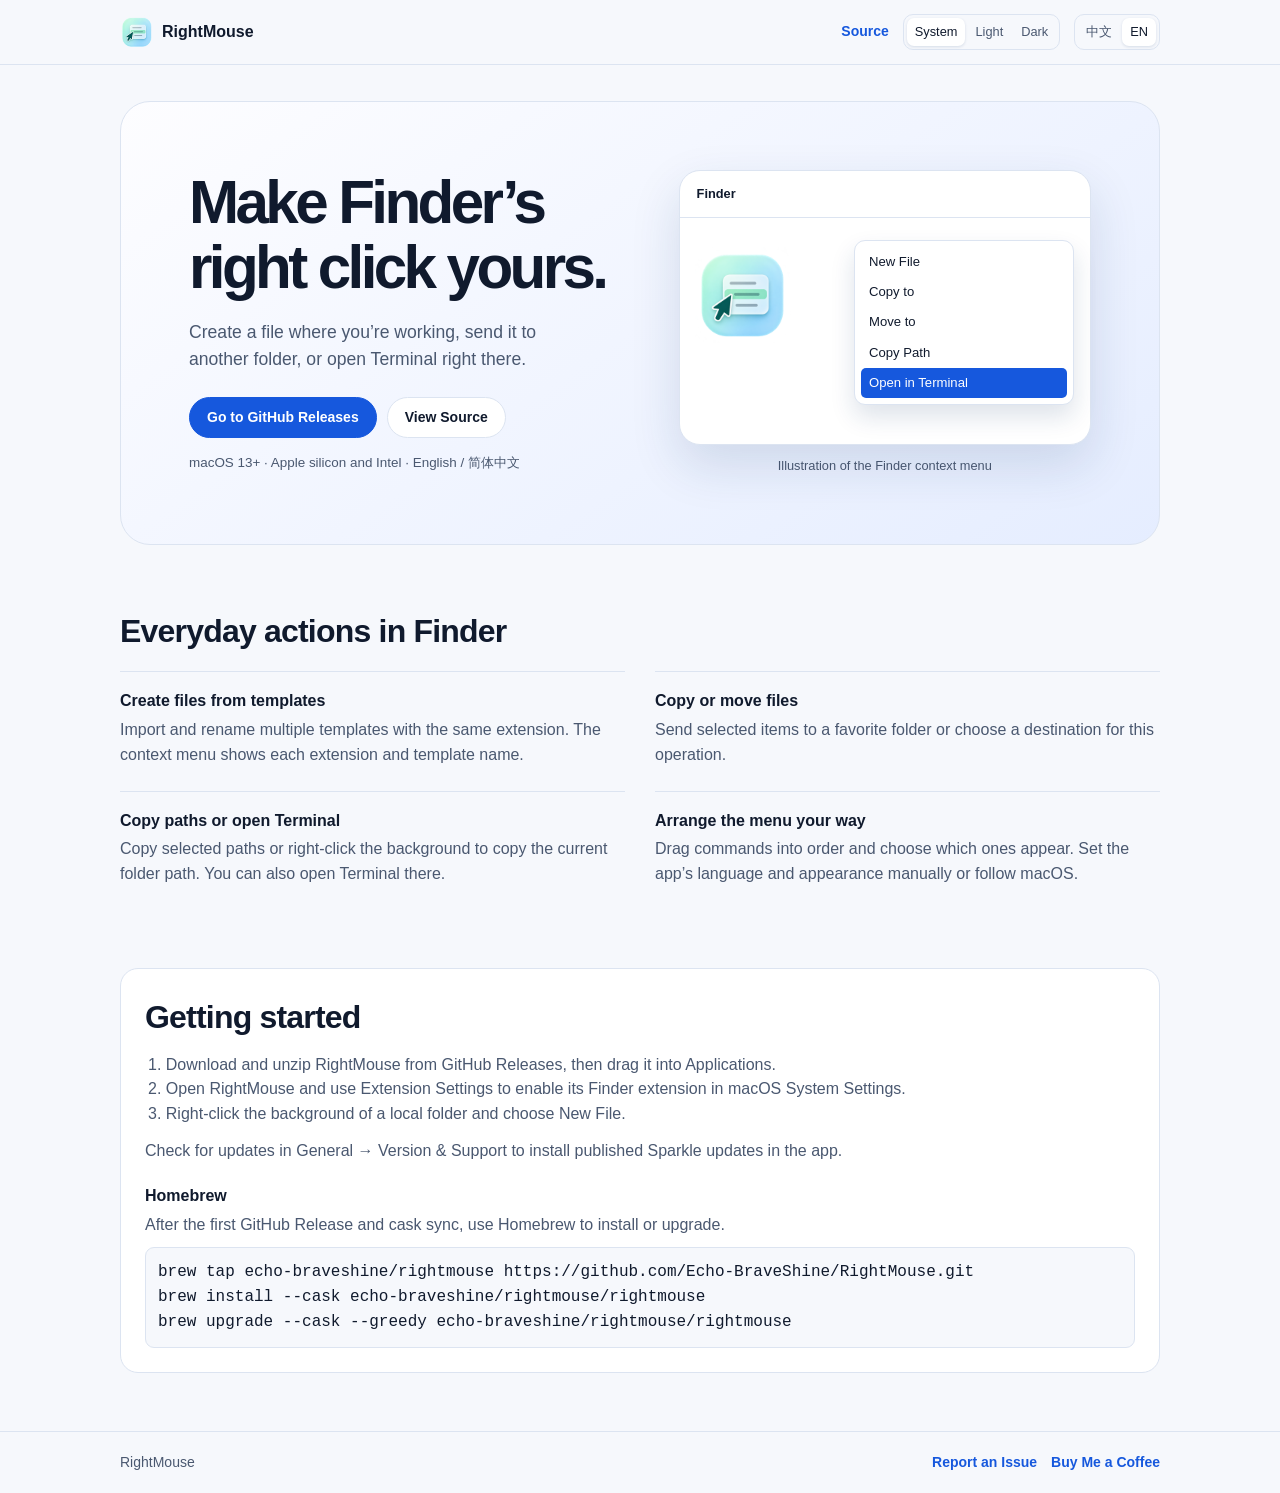
==== website/en.html @ c336ce6f "初始化项目" ====
<!doctype html>
<html lang="en">
<head>
  <meta charset="utf-8">
  <meta name="viewport" content="width=device-width, initial-scale=1">
  <meta name="description" content="Create a file where you’re working, send it to another folder, or open Terminal right there.">
  <title>RightMouse · Make Finder’s right click yours.</title>
  <link rel="icon" href="assets/rightmouse.png" type="image/png">
  <script src="appearance.js"></script>
  <link rel="stylesheet" href="styles.css">
</head>
<body>
  <header>
    <div class="container bar">
      <a class="brand" href="./"><img src="assets/rightmouse.png" alt="">RightMouse</a>
      <nav>
        <a href="https://github.com/Echo-BraveShine/RightMouse">Source</a>
        <div class="theme-switch" role="group" aria-label="Appearance" hidden>
          <button type="button" data-theme-choice="system" aria-pressed="true">System</button>
          <button type="button" data-theme-choice="light" aria-pressed="false">Light</button>
          <button type="button" data-theme-choice="dark" aria-pressed="false">Dark</button>
        </div>
        <div class="language-switch" role="group" aria-label="Language">
          <a href="./" lang="zh-CN" hreflang="zh-CN">中文</a>
          <a href="en.html" lang="en" hreflang="en" aria-current="page">EN</a>
        </div>
      </nav>
    </div>
  </header>
  <main class="container">
    <section class="hero">
      <div>
        <h1>Make Finder’s<br>right click yours.</h1>
        <p class="lede">Create a file where you’re working, send it to another folder, or open Terminal right there.</p>
        <div class="actions">
          <a class="button primary" href="https://github.com/Echo-BraveShine/RightMouse/releases">Go to GitHub Releases</a>
          <a class="button" href="https://github.com/Echo-BraveShine/RightMouse">View Source</a>
        </div>
        <small class="requirements">macOS 13+ · Apple silicon and Intel · English / 简体中文</small>
      </div>
      <figure class="preview">
        <div class="preview-window">
          <div class="preview-title">Finder</div>
          <img class="preview-icon" src="assets/rightmouse.png" alt="">
          <ul class="preview-menu">
                <li>New File</li>
                <li>Copy to</li>
                <li>Move to</li>
                <li>Copy Path</li>
                <li class=selected>Open in Terminal</li>
          </ul>
        </div>
        <figcaption>Illustration of the Finder context menu</figcaption>
      </figure>
    </section>
    <section>
      <h2>Everyday actions in Finder</h2>
      <div class="features">
          <article><h3>Create files from templates</h3><p>Import and rename multiple templates with the same extension. The context menu shows each extension and template name.</p></article>
          <article><h3>Copy or move files</h3><p>Send selected items to a favorite folder or choose a destination for this operation.</p></article>
          <article><h3>Copy paths or open Terminal</h3><p>Copy selected paths or right-click the background to copy the current folder path. You can also open Terminal there.</p></article>
          <article><h3>Arrange the menu your way</h3><p>Drag commands into order and choose which ones appear. Set the app’s language and appearance manually or follow macOS.</p></article>
      </div>
    </section>
    <section class="setup">
      <h2>Getting started</h2>
      <ol>
          <li>Download and unzip RightMouse from GitHub Releases, then drag it into Applications.</li>
          <li>Open RightMouse and use Extension Settings to enable its Finder extension in macOS System Settings.</li>
          <li>Right-click the background of a local folder and choose New File.</li>
      </ol>
      <p class="update-note">Check for updates in General → Version & Support to install published Sparkle updates in the app.</p>
      <h3>Homebrew</h3>
      <p>After the first GitHub Release and cask sync, use Homebrew to install or upgrade.</p>
      <pre><code>brew tap echo-braveshine/rightmouse https://github.com/Echo-BraveShine/RightMouse.git
brew install --cask echo-braveshine/rightmouse/rightmouse
brew upgrade --cask --greedy echo-braveshine/rightmouse/rightmouse</code></pre>
    </section>
  </main>
  <footer>
    <div class="container bar">
      <span>RightMouse</span>
      <nav>
        <a href="https://github.com/Echo-BraveShine/RightMouse/issues">Report an Issue</a>
        <a href="https://buymeacoffee.com/1239383708p">Buy Me a Coffee</a>
      </nav>
    </div>
  </footer>
</body>
</html>
---- website/styles.css ----
:root {
  color-scheme: light dark;
  --background: #f6f8fc;
  --surface: #fff;
  --ink: #101a2d;
  --secondary: #4a5870;
  --line: #dce4f1;
  --accent: #1658dd;
  --hero-start: #fdfdff;
  --hero-end: #e5edff;
  --shadow: #16366824;
  font: 16px/1.55 -apple-system, BlinkMacSystemFont, "Helvetica Neue", sans-serif;
}

:root[data-theme="light"] { color-scheme: light; }
:root[data-theme="dark"] {
  color-scheme: dark;
  --background: #0b111d;
  --surface: #131e31;
  --ink: #f2f6ff;
  --secondary: #b3c0d8;
  --line: #2b3953;
  --accent: #9abaff;
  --hero-start: #142038;
  --hero-end: #182d54;
  --shadow: #0006;
}
@media (prefers-color-scheme: dark) {
  :root:not([data-theme]) {
    color-scheme: dark;
    --background: #0b111d;
    --surface: #131e31;
    --ink: #f2f6ff;
    --secondary: #b3c0d8;
    --line: #2b3953;
    --accent: #9abaff;
    --hero-start: #142038;
    --hero-end: #182d54;
    --shadow: #0006;
  }
}

* { box-sizing: border-box; }
body { margin: 0; background: var(--background); color: var(--ink); }
a { color: var(--accent); text-underline-offset: .22em; }
a:focus-visible { outline: 3px solid var(--accent); outline-offset: 4px; }
.container { max-width: 1160px; margin-inline: auto; padding-inline: clamp(20px, 5vw, 60px); }
header, footer { border-block-end: 1px solid var(--line); }
.bar, .brand, nav { display: flex; align-items: center; gap: 18px; }
.bar { justify-content: space-between; flex-wrap: wrap; padding-block: 14px; }
.brand { gap: 8px; color: var(--ink); font-weight: 700; text-decoration: none; }
.brand img { display: block; width: 34px; height: 34px; }
nav a { text-decoration: none; font-size: .875rem; font-weight: 600; }
.hero { display: grid; grid-template-columns: 1.1fr 1fr; gap: 36px; align-items: center; margin-block: 36px 62px; padding: clamp(26px, 5.5vw, 68px); border: 1px solid var(--line); border-radius: 30px; background: linear-gradient(145deg, var(--hero-start), var(--hero-end)); }
h1, h2, h3, p { margin: 0; }
h1 { font-size: clamp(2.35rem, 4.7vw, 4.3rem); line-height: 1.08; letter-spacing: -.06em; }
h1:lang(zh-CN) { letter-spacing: -.04em; }
h2 { font-size: clamp(1.45rem, 3vw, 2rem); letter-spacing: -.025em; }
.lede { margin-block: 18px 23px; max-width: 37ch; color: var(--secondary); font-size: 1.1rem; }
.actions { display: flex; flex-wrap: wrap; gap: 10px; }
.button { display: inline-block; border: 1px solid var(--line); border-radius: 999px; padding: 9px 17px; background: var(--surface); color: var(--ink); font-weight: 650; font-size: .875rem; text-decoration: none; }
.button.primary { background: #1658dd; border-color: #1658dd; color: white; }
.requirements { display: block; margin-top: 15px; color: var(--secondary); font-size: .84rem; }
.preview { margin: 0; }
.preview-window { position: relative; min-height: 275px; border-radius: 21px; border: 1px solid var(--line); background: var(--surface); box-shadow: 0 20px 50px var(--shadow); }
.preview-title { border-bottom: 1px solid var(--line); padding: 13px 17px; font-size: .8rem; font-weight: 650; }
.preview-icon { position: absolute; width: 96px; left: 15px; top: 76px; }
.preview-menu { position: relative; margin: 22px 16px 21px auto; width: min(64%, 220px); padding: 6px; background: var(--surface); border: 1px solid var(--line); border-radius: 11px; box-shadow: 0 12px 25px var(--shadow); list-style: none; font-size: .82rem; }
.preview-menu li { padding: 5px 8px; border-radius: 5px; }
.preview-menu .selected { background: #1658dd; color: #fff; }
figcaption { margin-top: 11px; color: var(--secondary); text-align: center; font-size: .8rem; }
section { margin-block: 0 58px; }
.features { display: grid; grid-template-columns: repeat(2, minmax(0, 1fr)); gap: 0 30px; margin-top: 15px; }
.features article { border-top: 1px solid var(--line); padding-block: 17px 23px; }
h3 { font-size: 1rem; margin-bottom: 4px; }
.features p, .setup p, .setup li { color: var(--secondary); }
.setup { padding: 24px; background: var(--surface); border: 1px solid var(--line); border-radius: 18px; }
.setup ol { margin-block: 10px 0; padding-inline-start: 1.3rem; }
footer { border-block-start: 1px solid var(--line); border-block-end: none; color: var(--secondary); font-size: .875rem; }
footer .bar { padding-block: 20px; }

@media (max-width: 800px) {
  .hero { grid-template-columns: 1fr; }
  .preview { max-width: 470px; width: 100%; }
}

@media (max-width: 520px) {
  .hero { margin-top: 23px; gap: 26px; }
  .features { grid-template-columns: 1fr; }
  .preview-icon { width: 66px; left: 9px; }
  .preview-menu { margin-right: 9px; }
}

.theme-switch, .language-switch {
  display: inline-flex;
  align-items: center;
  gap: 2px;
  padding: 3px;
  border: 1px solid var(--line);
  border-radius: 10px;
}
.theme-switch[hidden] { display: none; }
.theme-switch button, .language-switch a {
  border: 0;
  border-radius: 7px;
  padding: 4px 8px;
  font: inherit;
  font-size: .8rem;
  color: var(--secondary);
  background: transparent;
  cursor: pointer;
}
.theme-switch button[aria-pressed="true"], .language-switch a[aria-current="page"] {
  color: var(--ink);
  background: var(--surface);
  box-shadow: 0 1px 3px var(--shadow);
}
.theme-switch button:focus-visible { outline: 2px solid var(--accent); outline-offset: 2px; }
.bar nav { flex-wrap: wrap; gap: 8px 14px; }
.setup h3 { margin-top: 20px; }
.setup pre {
  margin: 10px 0 0;
  padding: 12px;
  overflow-x: auto;
  border: 1px solid var(--line);
  border-radius: 9px;
  background: var(--background);
}

.update-note { margin-top: 12px; }
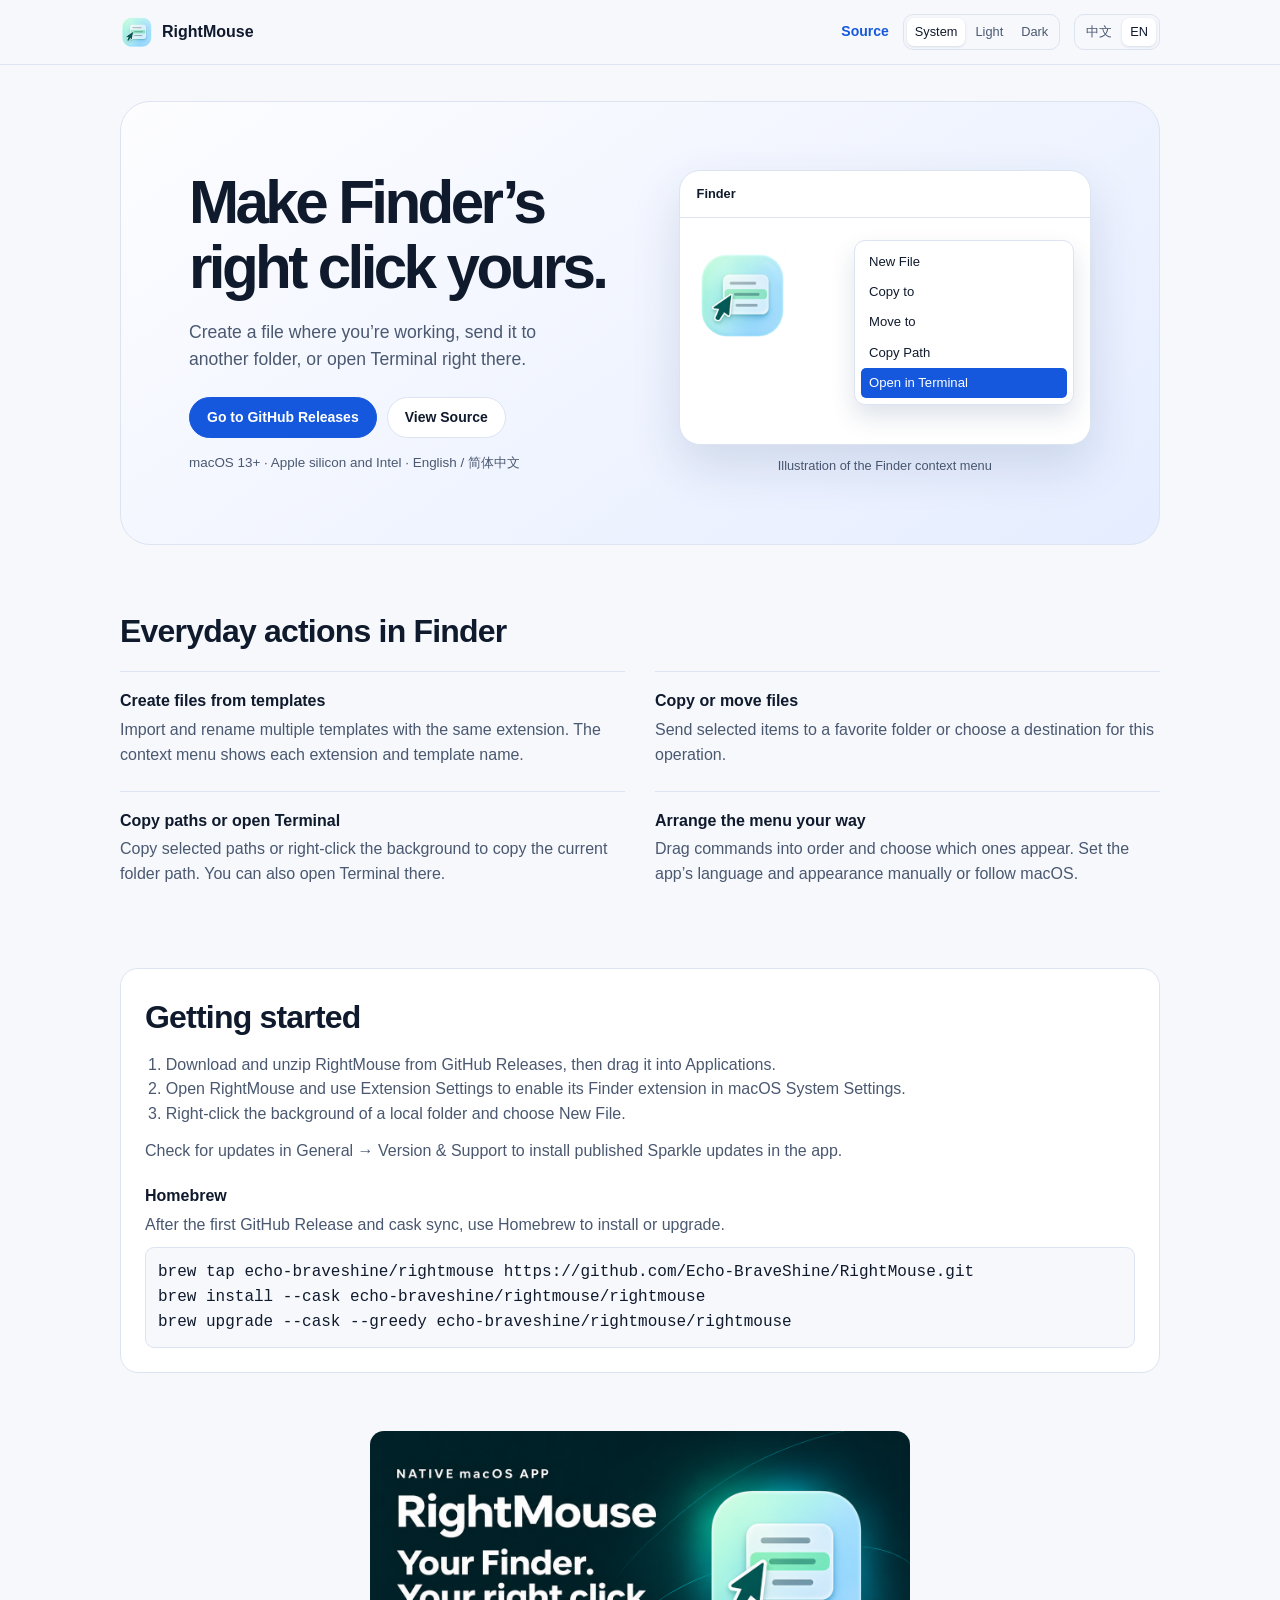
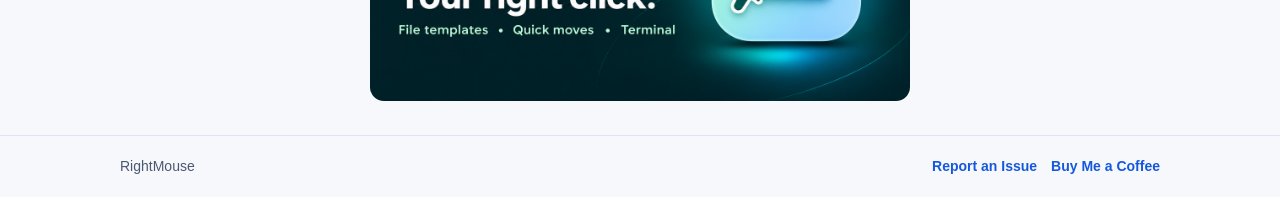
==== commit cf0d0082: "更新发布脚本" ====
--- a/website/en.html
+++ b/website/en.html
@@ -76,6 +76,9 @@
 brew install --cask echo-braveshine/rightmouse/rightmouse
 brew upgrade --cask --greedy echo-braveshine/rightmouse/rightmouse</code></pre>
     </section>
+    <figure class="social-preview">
+      <img src="assets/social-preview.png" width="1280" height="640" loading="lazy" alt="RightMouse social preview">
+    </figure>
   </main>
   <footer>
     <div class="container bar">
--- a/website/styles.css
+++ b/website/styles.css
@@ -128,3 +128,14 @@
 }
 
 .update-note { margin-top: 12px; }
+
+.social-preview {
+  max-width: 540px;
+  margin: 0 auto 34px;
+}
+.social-preview img {
+  display: block;
+  width: 100%;
+  height: auto;
+  border-radius: 14px;
+}
